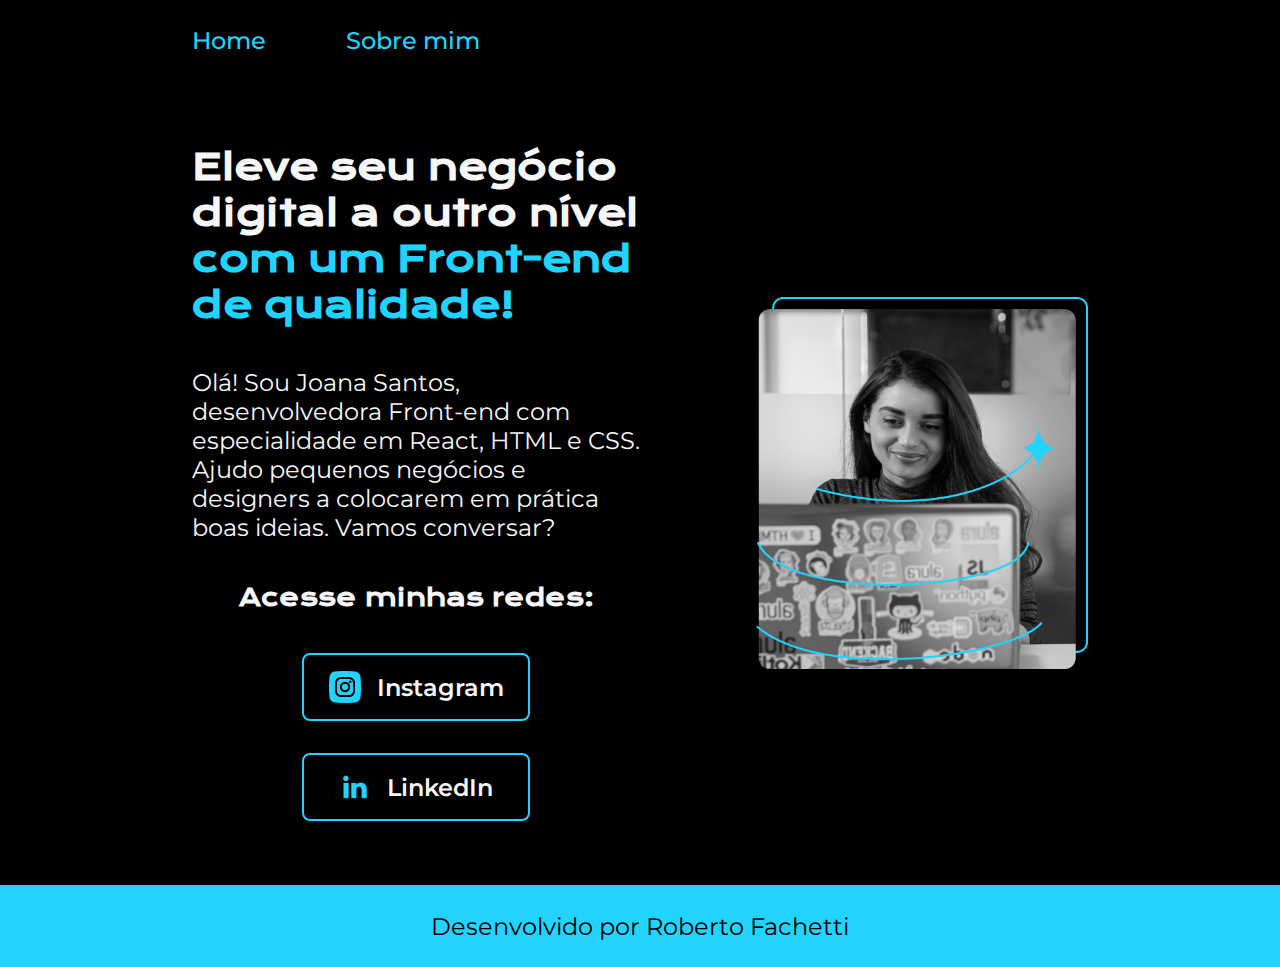
==== index.html @ aff7d994 "Projeto Alura" ====
<!DOCTYPE html>
<html lang="en">
<head>
    <meta charset="UTF-8">
    <meta name="viewport" content="width=device-width, initial-scale=1.0">
    <title>Portfólio</title>
    <link rel="stylesheet" href="./styles/style.css">
</head>
<body>
    <header class="header">
        <nav class="header__menu">
            <a class="header__menu__link" href="index.html">Home</a>
            <a class="header__menu__link" href="about.html">Sobre mim</a>
        </nav>
    </header>
    <main class="apresentacao">
        <section class="apresentacao__conteudo">
        <h1 class="apresentacao__conteudo__titulo">Eleve seu negócio digital a outro nível <strong class="destaque-titulo">com um Front-end de qualidade!</strong></h1>
        <p class="apresentacao__conteudo__texto">Olá! Sou Joana Santos, desenvolvedora Front-end com especialidade em React, HTML e CSS. Ajudo pequenos negócios e designers a colocarem em prática boas ideias. Vamos conversar?</p>
        <h2 class="apresentacao__conteudo__cta">Acesse minhas redes:</h2>
            <div class="apresentacao__links">
                
                <a class="apresentacao__links__botao" href="https://www.instagram.com/robertofpj/">
                    <img src="./assets/instagram 1.png" alt="logo instagram">
                    Instagram</a>
                
                <a class="apresentacao__links__botao" href="https://www.linkedin.com/in/roberto-fachetti-pereira-junior-b2bb86185/">
                    <img src="./assets/Logo linkedin.png" alt="logo linkedin">
                    LinkedIn</a>

            </div>
    </section>
    <img class="apresentacao__imagem" src="/assets/mulher-portfolio.png" alt="roberto fachetti">
    </main>
    <footer>
        <p class="footer__texto">Desenvolvido por Roberto Fachetti</p>
    </footer>
</body>
</html>
---- styles/style.css ----
@import url('https://fonts.googleapis.com/css2?family=Krona+One&display=swap');
@import url('https://fonts.googleapis.com/css2?family=Krona+One&family=Montserrat:ital,wght@0,100..900;1,100..900&display=swap');
@import url('https://fonts.googleapis.com/css2?family=Montserrat:ital,wght@0,600;1,600&display=swap');

:root 
{
    --cor-primaria: #000000;
    --cor-secundaria: #F6F6F6;
    --cor-terciaria: #22D4FD;

    --fonte-primaria: "Krona One", sans-serif;
    --fonte-secundaria: "Montserrat", sans-serif;
}

*  {

    padding: 0;
    margin: 0;
}

body{
    /* height: 100vh; */
    box-sizing: border-box;
    background-color: var(--cor-primaria);
    color: var(--cor-secundaria);
}

.header__menu
{
    padding: 2% 15%;
    display: flex;
    align-items: center;
    font-family: var(--fonte-secundaria);
    color: var(--cor-terciaria);
    font-size: 1.5rem;
    gap: 80px;
    font-weight: 500;
    
        
}

.header__menu__link
{
    color: var(--cor-terciaria);
    text-decoration: none;
}


.header__menu__link:hover
{
    color: var(--cor-secundaria);
}


.apresentacao__imagem
{
    width: 37%;

}

.destaque-titulo
{
    color: var(--cor-terciaria);
}


.apresentacao
{
    padding: 5% 15%;
    display: flex;
    align-items: center;
    justify-content: space-between;
    gap: 82px;
}

.apresentacao__conteudo
{
    width: 50%;
    display: flex;
    flex-direction: column;
    gap: 40px;
}

.apresentacao__conteudo__titulo
{
    font-size: 2.25rem;
    font-family: var(--fonte-primaria);
}

.apresentacao__conteudo__texto
{
    font-size: 1.5rem;
    font-family: var(--fonte-secundaria);

}

.apresentacao__conteudo__cta
{
    font-family: var(--fonte-primaria);
    font-size: 1.5rem;
    text-align: center;
}

.apresentacao__links
{
    display: flex;
    justify-content: space-between;
    flex-direction: column;
    align-items: center;
    gap: 32px;
    
    
}

.apresentacao__links__botao
{
    display: flex;
    justify-content: center;
    gap: 16px;
    width: 50%;
    text-align: center;
    align-items: center;
    border-radius: 8px;
    font-size: 1.5rem;
    font-weight: 600;
    font-family: var(--fonte-secundaria);
    color: var(--cor-secundaria);
    padding: 16px 0;
    text-decoration: none;
    /* background-color: #22D4FD; */
    border: 2px solid var(--cor-terciaria);
}

.apresentacao__links__botao:hover
{
    background-color: #272727;
    text-decoration: none;
}


/* ############ Abaixo se inicia a página "Sobre Mim" #########*/



.footer__texto
{
    font-size: 1.5rem;
    font-family: var(--fonte-secundaria);
    color: var(--cor-primaria); 
    display: flex;
    justify-content: center;
    background-color: var(--cor-terciaria);
    padding: 26.4px;
    font-size: 400;
}

@media (max-width: 1200px)
{

    .header__menu
    {
        padding: 10%;
        justify-content: center;
    }


    .apresentacao
    {
        display: flex;
        flex-direction: column-reverse;
        padding: 5% 8%;
    }


    .apresentacao__conteudo
    {
        width: 100%;
    }

    .apresentacao__imagem
    {
        width:auto;
    }

}
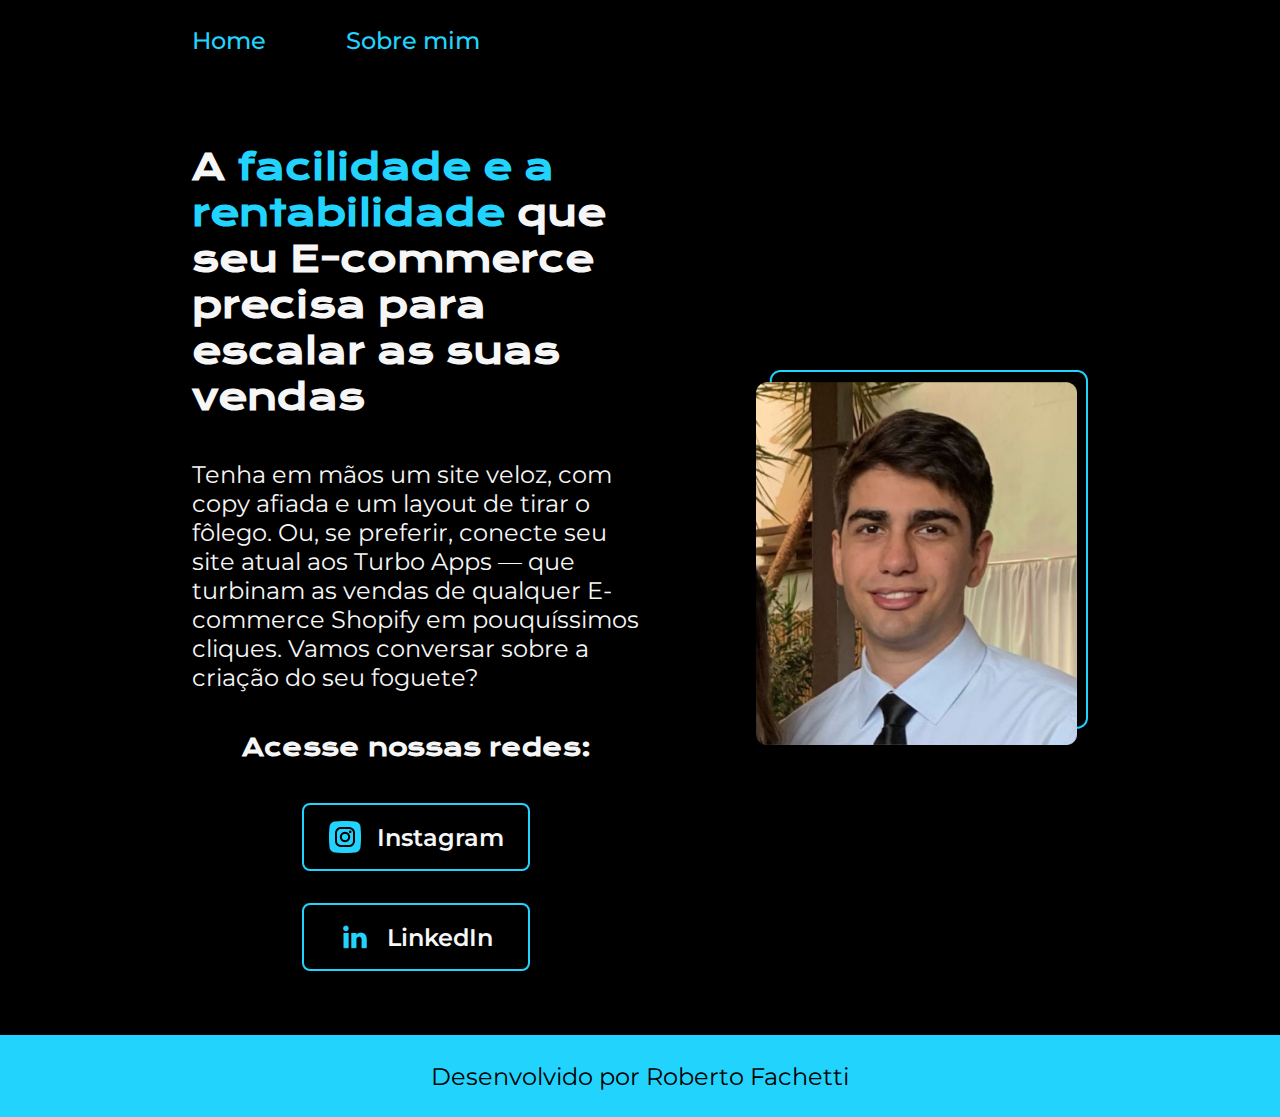
==== commit 0d6ddef3: "Versão de html personalizada para meus textos" ====
--- a/index.html
+++ b/index.html
@@ -15,25 +15,25 @@
     </header>
     <main class="apresentacao">
         <section class="apresentacao__conteudo">
-        <h1 class="apresentacao__conteudo__titulo">Eleve seu negócio digital a outro nível <strong class="destaque-titulo">com um Front-end de qualidade!</strong></h1>
-        <p class="apresentacao__conteudo__texto">Olá! Sou Joana Santos, desenvolvedora Front-end com especialidade em React, HTML e CSS. Ajudo pequenos negócios e designers a colocarem em prática boas ideias. Vamos conversar?</p>
-        <h2 class="apresentacao__conteudo__cta">Acesse minhas redes:</h2>
+        <h1 class="apresentacao__conteudo__titulo">A <strong class="destaque-titulo">facilidade e a rentabilidade</strong> que seu E-commerce precisa para escalar as suas vendas</h1>
+        <p class="apresentacao__conteudo__texto">Tenha em mãos um site veloz, com copy afiada e um layout de tirar o fôlego. Ou, se preferir, conecte seu site atual aos Turbo Apps — que turbinam as vendas de qualquer E-commerce Shopify em pouquíssimos cliques. Vamos conversar sobre a criação do seu foguete?</p>
+        <h2 class="apresentacao__conteudo__cta">Acesse nossas redes:</h2>
             <div class="apresentacao__links">
                 
-                <a class="apresentacao__links__botao" href="https://www.instagram.com/robertofpj/">
-                    <img src="./assets/instagram 1.png" alt="logo instagram">
+                <a class="apresentacao__links__botao" href="https://www.instagram.com/turbo.partners/">
+                    <img src="./assets/logo insta.png" alt="logo instagram">
                     Instagram</a>
                 
-                <a class="apresentacao__links__botao" href="https://www.linkedin.com/in/roberto-fachetti-pereira-junior-b2bb86185/">
+                <a class="apresentacao__links__botao" href="https://www.linkedin.com/company/turbo-partners/">
                     <img src="./assets/Logo linkedin.png" alt="logo linkedin">
                     LinkedIn</a>
 
             </div>
     </section>
-    <img class="apresentacao__imagem" src="/assets/mulher-portfolio.png" alt="roberto fachetti">
+    <img class="apresentacao__imagem" src="/assets/foto roberto fachetti.png" alt="roberto fachetti">
     </main>
     <footer>
         <p class="footer__texto">Desenvolvido por Roberto Fachetti</p>
     </footer>
 </body>
-</html>+</html>
--- a/styles/style.css
+++ b/styles/style.css
@@ -116,7 +116,7 @@
 {
     display: flex;
     justify-content: center;
-    gap: 16px;
+    gap: 1rem;
     width: 50%;
     text-align: center;
     align-items: center;
@@ -125,7 +125,7 @@
     font-weight: 600;
     font-family: var(--fonte-secundaria);
     color: var(--cor-secundaria);
-    padding: 16px 0;
+    padding: 1rem 0;
     text-decoration: none;
     /* background-color: #22D4FD; */
     border: 2px solid var(--cor-terciaria);
@@ -179,7 +179,37 @@
 
     .apresentacao__imagem
     {
-        width:auto;
-    }
-
-}+        width:85%;
+    }
+
+}
+
+@media (max-width: 450px)
+{
+
+    .header__menu__link
+    {
+        font-size: 18px;
+
+    }
+
+    .apresentacao__conteudo__titulo
+    {
+        font-size: 24px;
+    }
+
+    .apresentacao__conteudo__texto
+    {
+        font-size: 18px;
+    }
+
+    .apresentacao__links__botao
+    {
+        font-size: 1.2rem;
+    }
+
+    .footer__texto
+    {
+        font-size: 1rem;
+    }
+}
